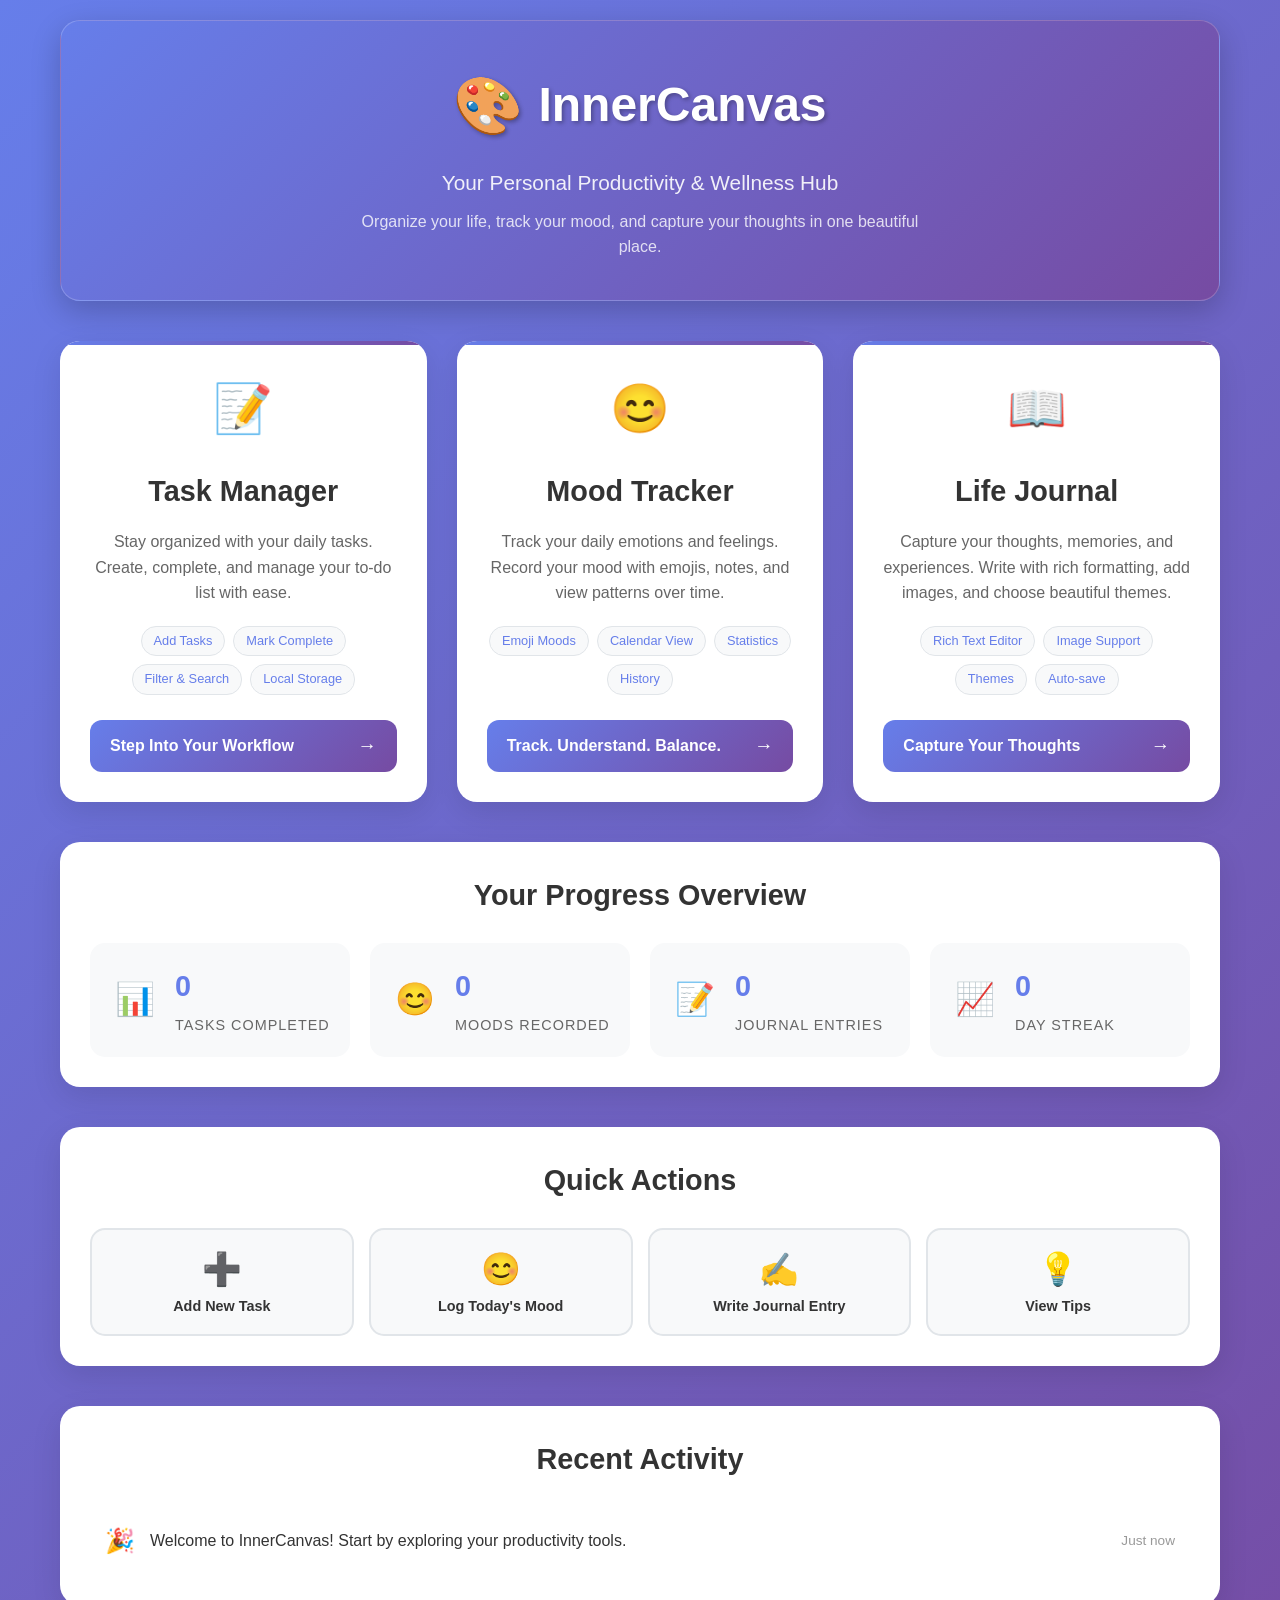
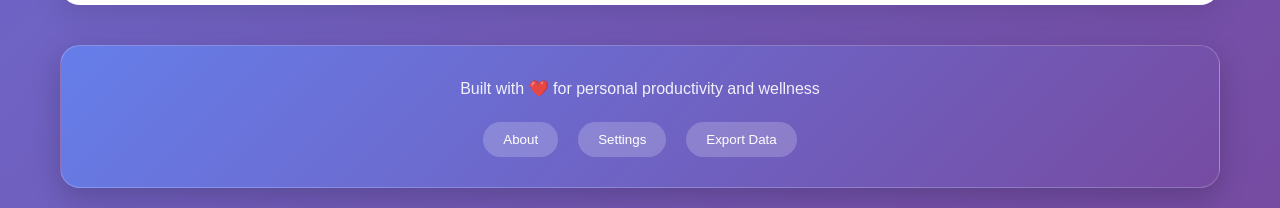
==== index.html @ a7fb18dd "Updated the back button in all three apps to navigate to 'index.html' instead of 'home.html'. Also u" ====
<!DOCTYPE html>
<html lang="en">
<head>
    <meta charset="UTF-8">
    <meta name="viewport" content="width=device-width, initial-scale=1.0">
    <title>InnerCanvas - Personal Productivity Hub</title>
    <link rel="stylesheet" href="homestyles.css">
</head>
<body>
    <div class="container">
        <header class="main-header">
            <div class="header-content">
                <h1 class="main-title">
                    <span class="title-icon">🎨</span>
                    InnerCanvas
                </h1>
                <p class="main-subtitle">Your Personal Productivity & Wellness Hub</p>
                <p class="welcome-text">Organize your life, track your mood, and capture your thoughts in one beautiful place.</p>
            </div>
        </header>
        
        <div class="apps-grid">
            <div class="app-card" data-app="task-manager">
                <div class="app-icon">📝</div>
                <h2 class="app-title">Task Manager</h2>
                <p class="app-description">Stay organized with your daily tasks. Create, complete, and manage your to-do list with ease.</p>
                <div class="app-features">
                    <span class="feature-tag">Add Tasks</span>
                    <span class="feature-tag">Mark Complete</span>
                    <span class="feature-tag">Filter & Search</span>
                    <span class="feature-tag">Local Storage</span>
                </div>
                <button class="app-btn" onclick="navigateToApp('taskmanager.html')">
                    <span class="btn-text">Step Into Your Workflow</span>
                    <span class="btn-arrow">→</span>
                </button>
            </div>
            
            <div class="app-card" data-app="mood-tracker">
                <div class="app-icon">😊</div>
                <h2 class="app-title">Mood Tracker</h2>
                <p class="app-description">Track your daily emotions and feelings. Record your mood with emojis, notes, and view patterns over time.</p>
                <div class="app-features">
                    <span class="feature-tag">Emoji Moods</span>
                    <span class="feature-tag">Calendar View</span>
                    <span class="feature-tag">Statistics</span>
                    <span class="feature-tag">History</span>
                </div>
                <button class="app-btn" onclick="navigateToApp('moodtracker.html')">
                    <span class="btn-text">Track. Understand. Balance.</span>
                    <span class="btn-arrow">→</span>
                </button>
            </div>
            
            <div class="app-card" data-app="journal">
                <div class="app-icon">📖</div>
                <h2 class="app-title">Life Journal</h2>
                <p class="app-description">Capture your thoughts, memories, and experiences. Write with rich formatting, add images, and choose beautiful themes.</p>
                <div class="app-features">
                    <span class="feature-tag">Rich Text Editor</span>
                    <span class="feature-tag">Image Support</span>
                    <span class="feature-tag">Themes</span>
                    <span class="feature-tag">Auto-save</span>
                </div>
                <button class="app-btn" onclick="navigateToApp('journal.html')">
                    <span class="btn-text">Capture Your Thoughts</span>
                    <span class="btn-arrow">→</span>
                </button>
            </div>
        </div>
        
        <div class="stats-section">
            <h3 class="stats-title">Your Progress Overview</h3>
            <div class="stats-grid">
                <div class="stat-card">
                    <div class="stat-icon">📊</div>
                    <div class="stat-content">
                        <span class="stat-number" id="totalTasks">0</span>
                        <span class="stat-label">Tasks Completed</span>
                    </div>
                </div>
                <div class="stat-card">
                    <div class="stat-icon">😊</div>
                    <div class="stat-content">
                        <span class="stat-number" id="totalMoods">0</span>
                        <span class="stat-label">Moods Recorded</span>
                    </div>
                </div>
                <div class="stat-card">
                    <div class="stat-icon">📝</div>
                    <div class="stat-content">
                        <span class="stat-number" id="totalEntries">0</span>
                        <span class="stat-label">Journal Entries</span>
                    </div>
                </div>
                <div class="stat-card">
                    <div class="stat-icon">📈</div>
                    <div class="stat-content">
                        <span class="stat-number" id="streakDays">0</span>
                        <span class="stat-label">Day Streak</span>
                    </div>
                </div>
            </div>
        </div>
        
        <div class="quick-actions">
            <h3 class="actions-title">Quick Actions</h3>
            <div class="actions-grid">
                <button class="quick-action-btn" onclick="navigateToApp('taskmanger.html')">
                    <span class="action-icon">➕</span>
                    <span class="action-text">Add New Task</span>
                </button>
                <button class="quick-action-btn" onclick="navigateToApp('moodtracker.html')">
                    <span class="action-icon">😊</span>
                    <span class="action-text">Log Today's Mood</span>
                </button>
                <button class="quick-action-btn" onclick="navigateToApp('journal.html')">
                    <span class="action-icon">✍️</span>
                    <span class="action-text">Write Journal Entry</span>
                </button>
                <button class="quick-action-btn" onclick="showTips()">
                    <span class="action-icon">💡</span>
                    <span class="action-text">View Tips</span>
                </button>
            </div>
        </div>
        
        <div class="recent-activity">
            <h3 class="activity-title">Recent Activity</h3>
            <div id="recentActivity" class="activity-list">
                <div class="activity-item">
                    <span class="activity-icon">🎉</span>
                    <span class="activity-text">Welcome to InnerCanvas! Start by exploring your productivity tools.</span>
                    <span class="activity-time">Just now</span>
                </div>
            </div>
        </div>
        
        <footer class="main-footer">
            <div class="footer-content">
                <p class="footer-text">Built with ❤️ for personal productivity and wellness</p>
                <div class="footer-links">
                    <button class="footer-link" onclick="showAbout()">About</button>
                    <button class="footer-link" onclick="showSettings()">Settings</button>
                    <button class="footer-link" onclick="exportData()">Export Data</button>
                </div>
            </div>
        </footer>
    </div>
    
    <!-- Tips Modal -->
    <div id="tipsModal" class="modal">
        <div class="modal-content">
            <span class="close">&times;</span>
            <h3>💡 Productivity Tips</h3>
            <div class="tips-content">
                <div class="tip-section">
                    <h4>📝 Task Management</h4>
                    <ul>
                        <li>Break large tasks into smaller, manageable pieces</li>
                        <li>Use the priority system to focus on what matters most</li>
                        <li>Review and update your tasks daily</li>
                        <li>Celebrate completing tasks to stay motivated</li>
                    </ul>
                </div>
                <div class="tip-section">
                    <h4>😊 Mood Tracking</h4>
                    <ul>
                        <li>Log your mood at the same time each day for consistency</li>
                        <li>Add notes to understand what influences your mood</li>
                        <li>Review your mood patterns weekly to identify trends</li>
                        <li>Use the calendar view to see your emotional journey</li>
                    </ul>
                </div>
                <div class="tip-section">
                    <h4>📖 Journaling</h4>
                    <ul>
                        <li>Write regularly, even if just a few sentences</li>
                        <li>Use different themes to match your mood</li>
                        <li>Include details about your day and feelings</li>
                        <li>Don't worry about perfect grammar - focus on expression</li>
                    </ul>
                </div>
            </div>
        </div>
    </div>
    
    <!-- About Modal -->
    <div id="aboutModal" class="modal">
        <div class="modal-content">
            <span class="close">&times;</span>
            <h3>About InnerCanvas</h3>
            <div class="about-content">
                <p>InnerCanvas is your personal productivity and wellness hub, designed to help you organize your life, track your emotions, and capture your thoughts.</p>
                <h4>Features:</h4>
                <ul>
                    <li><strong>Task Manager:</strong> Organize and track your daily tasks</li>
                    <li><strong>Mood Tracker:</strong> Monitor your emotional well-being</li>
                    <li><strong>Life Journal:</strong> Document your thoughts and experiences</li>
                </ul>
                <p>All your data is stored locally in your browser for privacy and security.</p>
            </div>
        </div>
    </div>
    
    <!-- Settings Modal -->
    <div id="settingsModal" class="modal">
        <div class="modal-content">
            <span class="close">&times;</span>
            <h3>Settings</h3>
            <div class="settings-content">
                <div class="setting-group">
                    <label for="themeSelect">Theme:</label>
                    <select id="themeSelect">
                        <option value="default">Default</option>
                        <option value="dark">Dark Mode</option>
                        <option value="light">Light Mode</option>
                    </select>
                </div>
                <div class="setting-group">
                    <label for="autoSave">Auto-save:</label>
                    <input type="checkbox" id="autoSave" checked>
                </div>
                <div class="setting-group">
                    <label for="notifications">Notifications:</label>
                    <input type="checkbox" id="notifications" checked>
                </div>
                <button class="save-settings-btn" onclick="saveSettings()">Save Settings</button>
            </div>
        </div>
    </div>
    
    <script src="homescript.js"></script>
</body>
</html>
---- homestyles.css ----
/* Reset and base styles */
* {
    margin: 0;
    padding: 0;
    box-sizing: border-box;
}

body {
    font-family: 'Segoe UI', Tahoma, Geneva, Verdana, sans-serif;
    background: linear-gradient(135deg, #f8f9fa 0%, #e9ecef 100%);
    min-height: 100vh;
    color: #333;
    line-height: 1.6;
}

.container {
    max-width: 1200px;
    margin: 0 auto;
    padding: 20px;
    min-height: 100vh;
}

/* Main Header */
.main-header {
    text-align: center;
    margin-bottom: 40px;
    color: white;
}

.header-content {
    background: linear-gradient(135deg, #667eea 0%, #764ba2 100%);
    backdrop-filter: blur(10px);
    border-radius: 20px;
    padding: 40px 30px;
    box-shadow: 0 10px 30px rgba(0,0,0,0.2);
    border: 1px solid rgba(255, 255, 255, 0.2);
}

.main-title {
    font-size: 3rem;
    margin-bottom: 15px;
    text-shadow: 2px 2px 4px rgba(0,0,0,0.3);
    display: flex;
    align-items: center;
    justify-content: center;
    gap: 15px;
}

.title-icon {
    font-size: 3.5rem;
    animation: float 3s ease-in-out infinite;
}

@keyframes float {
    0%, 100% { transform: translateY(0px); }
    50% { transform: translateY(-10px); }
}

.main-subtitle {
    font-size: 1.3rem;
    margin-bottom: 10px;
    opacity: 0.9;
    font-weight: 500;
}

.welcome-text {
    font-size: 1rem;
    opacity: 0.8;
    max-width: 600px;
    margin: 0 auto;
}

/* Apps Grid */
.apps-grid {
    display: grid;
    grid-template-columns: repeat(auto-fit, minmax(350px, 1fr));
    gap: 30px;
    margin-bottom: 40px;
}

.app-card {
    background: white;
    border-radius: 20px;
    padding: 30px;
    box-shadow: 0 10px 30px rgba(0,0,0,0.1);
    transition: all 0.3s ease;
    position: relative;
    overflow: hidden;
}

.app-card::before {
    content: '';
    position: absolute;
    top: 0;
    left: 0;
    right: 0;
    height: 4px;
    background: linear-gradient(135deg, #667eea 0%, #764ba2 100%);
}

.app-card:hover {
    transform: translateY(-5px);
    box-shadow: 0 20px 40px rgba(0,0,0,0.15);
}

.app-icon {
    font-size: 3rem;
    margin-bottom: 20px;
    text-align: center;
}

.app-title {
    font-size: 1.8rem;
    margin-bottom: 15px;
    color: #333;
    text-align: center;
}

.app-description {
    color: #666;
    margin-bottom: 20px;
    text-align: center;
    line-height: 1.6;
}

.app-features {
    display: flex;
    flex-wrap: wrap;
    gap: 8px;
    margin-bottom: 25px;
    justify-content: center;
}

.feature-tag {
    background: #f8f9fa;
    color: #667eea;
    padding: 4px 12px;
    border-radius: 15px;
    font-size: 0.8rem;
    font-weight: 500;
    border: 1px solid #e1e5e9;
}

.app-btn {
    width: 100%;
    padding: 15px 20px;
    background: linear-gradient(135deg, #667eea 0%, #764ba2 100%);
    color: white;
    border: none;
    border-radius: 12px;
    font-size: 1rem;
    font-weight: 600;
    cursor: pointer;
    transition: all 0.3s ease;
    display: flex;
    align-items: center;
    justify-content: space-between;
}

.app-btn:hover {
    transform: translateY(-2px);
    box-shadow: 0 5px 15px rgba(102, 126, 234, 0.4);
}

.btn-arrow {
    font-size: 1.2rem;
    transition: transform 0.3s ease;
}

.app-btn:hover .btn-arrow {
    transform: translateX(5px);
}

/* Stats Section */
.stats-section {
    background: white;
    border-radius: 20px;
    padding: 30px;
    margin-bottom: 40px;
    box-shadow: 0 10px 30px rgba(0,0,0,0.1);
}

.stats-title {
    font-size: 1.8rem;
    margin-bottom: 25px;
    color: #333;
    text-align: center;
}

.stats-grid {
    display: grid;
    grid-template-columns: repeat(auto-fit, minmax(200px, 1fr));
    gap: 20px;
}

.stat-card {
    display: flex;
    align-items: center;
    gap: 15px;
    padding: 20px;
    background: #f8f9fa;
    border-radius: 15px;
    transition: all 0.3s ease;
}

.stat-card:hover {
    background: #e9ecef;
    transform: translateY(-2px);
}

.stat-icon {
    font-size: 2rem;
    min-width: 50px;
    text-align: center;
}

.stat-content {
    display: flex;
    flex-direction: column;
}

.stat-number {
    font-size: 1.8rem;
    font-weight: bold;
    color: #667eea;
    margin-bottom: 5px;
}

.stat-label {
    font-size: 0.9rem;
    color: #666;
    text-transform: uppercase;
    letter-spacing: 1px;
}

/* Quick Actions */
.quick-actions {
    background: white;
    border-radius: 20px;
    padding: 30px;
    margin-bottom: 40px;
    box-shadow: 0 10px 30px rgba(0,0,0,0.1);
}

.actions-title {
    font-size: 1.8rem;
    margin-bottom: 25px;
    color: #333;
    text-align: center;
}

.actions-grid {
    display: grid;
    grid-template-columns: repeat(auto-fit, minmax(200px, 1fr));
    gap: 15px;
}

.quick-action-btn {
    padding: 20px;
    background: #f8f9fa;
    border: 2px solid #e1e5e9;
    border-radius: 15px;
    cursor: pointer;
    transition: all 0.3s ease;
    display: flex;
    flex-direction: column;
    align-items: center;
    gap: 10px;
    text-decoration: none;
    color: #333;
}

.quick-action-btn:hover {
    background: #667eea;
    color: white;
    border-color: #667eea;
    transform: translateY(-2px);
    box-shadow: 0 5px 15px rgba(102, 126, 234, 0.3);
}

.action-icon {
    font-size: 2rem;
}

.action-text {
    font-weight: 600;
    font-size: 0.9rem;
    text-align: center;
}

/* Recent Activity */
.recent-activity {
    background: white;
    border-radius: 20px;
    padding: 30px;
    margin-bottom: 40px;
    box-shadow: 0 10px 30px rgba(0,0,0,0.1);
}

.activity-title {
    font-size: 1.8rem;
    margin-bottom: 25px;
    color: #333;
    text-align: center;
}

.activity-list {
    max-height: 300px;
    overflow-y: auto;
}

.activity-item {
    display: flex;
    align-items: center;
    gap: 15px;
    padding: 15px;
    border-bottom: 1px solid #f0f0f0;
    transition: all 0.3s ease;
}

.activity-item:hover {
    background: #f8f9fa;
}

.activity-item:last-child {
    border-bottom: none;
}

.activity-icon {
    font-size: 1.5rem;
    min-width: 30px;
}

.activity-text {
    flex: 1;
    color: #333;
}

.activity-time {
    color: #999;
    font-size: 0.85rem;
}

/* Footer */
.main-footer {
    background: linear-gradient(135deg, #667eea 0%, #764ba2 100%);
    backdrop-filter: blur(10px);
    border-radius: 20px;
    padding: 30px;
    text-align: center;
    color: white;
    box-shadow: 0 10px 30px rgba(0,0,0,0.2);
    border: 1px solid rgba(255, 255, 255, 0.2);
}

.footer-content {
    display: flex;
    flex-direction: column;
    gap: 20px;
    align-items: center;
}

.footer-text {
    font-size: 1rem;
    opacity: 0.9;
}

.footer-links {
    display: flex;
    gap: 20px;
    flex-wrap: wrap;
    justify-content: center;
}

.footer-link {
    background: rgba(255, 255, 255, 0.2);
    color: white;
    border: none;
    padding: 10px 20px;
    border-radius: 25px;
    cursor: pointer;
    transition: all 0.3s ease;
    font-weight: 500;
}

.footer-link:hover {
    background: rgba(255, 255, 255, 0.3);
    transform: translateY(-2px);
}

/* Modal Styles */
.modal {
    display: none;
    position: fixed;
    z-index: 1000;
    left: 0;
    top: 0;
    width: 100%;
    height: 100%;
    background-color: rgba(0,0,0,0.5);
    animation: fadeIn 0.3s ease;
}

.modal-content {
    background-color: white;
    margin: 5% auto;
    padding: 30px;
    border-radius: 20px;
    width: 90%;
    max-width: 600px;
    position: relative;
    animation: slideIn 0.3s ease;
    max-height: 80vh;
    overflow-y: auto;
}

.close {
    position: absolute;
    right: 20px;
    top: 20px;
    font-size: 2rem;
    cursor: pointer;
    color: #999;
    transition: color 0.3s ease;
}

.close:hover {
    color: #333;
}

.tips-content {
    margin-top: 20px;
}

.tip-section {
    margin-bottom: 25px;
}

.tip-section h4 {
    color: #667eea;
    margin-bottom: 10px;
    font-size: 1.2rem;
}

.tip-section ul {
    margin-left: 20px;
}

.tip-section li {
    margin-bottom: 8px;
    color: #666;
}

.about-content {
    margin-top: 20px;
}

.about-content h4 {
    color: #667eea;
    margin: 20px 0 10px 0;
}

.about-content ul {
    margin-left: 20px;
}

.about-content li {
    margin-bottom: 8px;
    color: #666;
}

.settings-content {
    margin-top: 20px;
}

.setting-group {
    margin-bottom: 20px;
    display: flex;
    align-items: center;
    gap: 15px;
}

.setting-group label {
    font-weight: 600;
    color: #333;
    min-width: 120px;
}

.setting-group select {
    padding: 8px 12px;
    border: 2px solid #e1e5e9;
    border-radius: 8px;
    background: white;
    cursor: pointer;
}

.setting-group input[type="checkbox"] {
    width: 20px;
    height: 20px;
    cursor: pointer;
}

.save-settings-btn {
    width: 100%;
    padding: 12px;
    background: #28a745;
    color: white;
    border: none;
    border-radius: 8px;
    cursor: pointer;
    font-weight: 600;
    transition: all 0.3s ease;
    margin-top: 20px;
}

.save-settings-btn:hover {
    background: #218838;
    transform: translateY(-2px);
}

/* Animations */
@keyframes fadeIn {
    from { opacity: 0; }
    to { opacity: 1; }
}

@keyframes slideIn {
    from { transform: translateY(-50px); opacity: 0; }
    to { transform: translateY(0); opacity: 1; }
}

/* Responsive Design */
@media (max-width: 768px) {
    .container {
        padding: 15px;
    }
    
    .main-title {
        font-size: 2.5rem;
        flex-direction: column;
        gap: 10px;
    }
    
    .title-icon {
        font-size: 3rem;
    }
    
    .header-content {
        padding: 30px 20px;
    }
    
    .apps-grid {
        grid-template-columns: 1fr;
        gap: 20px;
    }
    
    .app-card {
        padding: 25px;
    }
    
    .stats-grid {
        grid-template-columns: 1fr;
        gap: 15px;
    }
    
    .actions-grid {
        grid-template-columns: repeat(2, 1fr);
        gap: 10px;
    }
    
    .quick-action-btn {
        padding: 15px;
    }
    
    .footer-content {
        flex-direction: column;
        gap: 15px;
    }
    
    .footer-links {
        flex-direction: column;
        gap: 10px;
    }
}

@media (max-width: 480px) {
    .main-title {
        font-size: 2rem;
    }
    
    .title-icon {
        font-size: 2.5rem;
    }
    
    .main-subtitle {
        font-size: 1.1rem;
    }
    
    .app-card {
        padding: 20px;
    }
    
    .app-title {
        font-size: 1.5rem;
    }
    
    .actions-grid {
        grid-template-columns: 1fr;
    }
    
    .stat-card {
        flex-direction: column;
        text-align: center;
        gap: 10px;
    }
    
    .setting-group {
        flex-direction: column;
        align-items: flex-start;
        gap: 8px;
    }
    
    .setting-group label {
        min-width: auto;
    }
}

/* Scrollbar Styling */
.activity-list::-webkit-scrollbar,
.modal-content::-webkit-scrollbar {
    width: 6px;
}

.activity-list::-webkit-scrollbar-track,
.modal-content::-webkit-scrollbar-track {
    background: #f1f1f1;
}

.activity-list::-webkit-scrollbar-thumb,
.modal-content::-webkit-scrollbar-thumb {
    background: #667eea;
    border-radius: 3px;
}

.activity-list::-webkit-scrollbar-thumb:hover,
.modal-content::-webkit-scrollbar-thumb:hover {
    background: #5a6fd8;
}

/* Loading Animation */
.loading {
    display: inline-block;
    width: 20px;
    height: 20px;
    border: 3px solid #f3f3f3;
    border-top: 3px solid #667eea;
    border-radius: 50%;
    animation: spin 1s linear infinite;
}

@keyframes spin {
    0% { transform: rotate(0deg); }
    100% { transform: rotate(360deg); }
}

/* Toast Notifications */
.toast {
    position: fixed;
    top: 20px;
    right: 20px;
    padding: 15px 20px;
    border-radius: 10px;
    color: white;
    font-weight: 500;
    z-index: 1000;
    transform: translateX(100%);
    transition: transform 0.3s ease;
    max-width: 300px;
    word-wrap: break-word;
    box-shadow: 0 5px 15px rgba(0,0,0,0.2);
}

.toast.show {
    transform: translateX(0);
}

.toast-success {
    background: #28a745;
}

.toast-error {
    background: #dc3545;
}

.toast-info {
    background: #17a2b8;
}

.toast-warning {
    background: #ffc107;
}
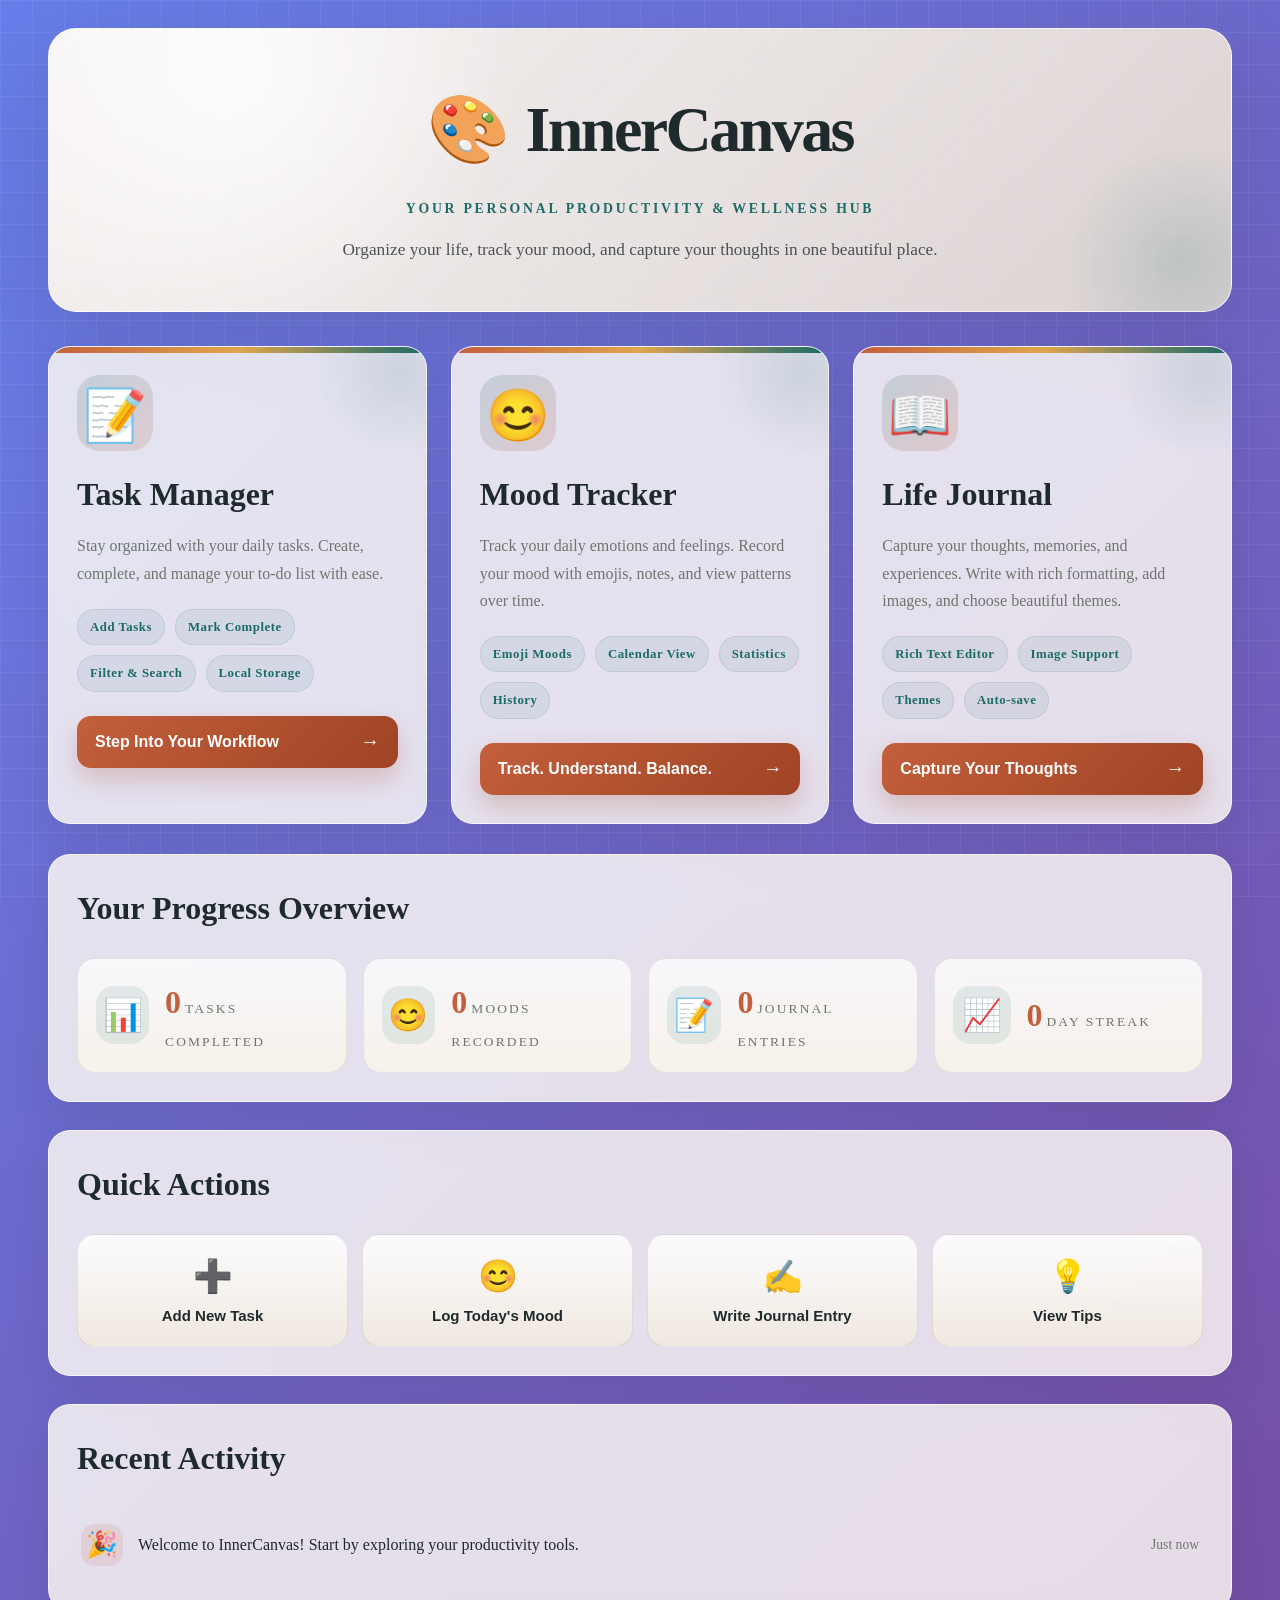
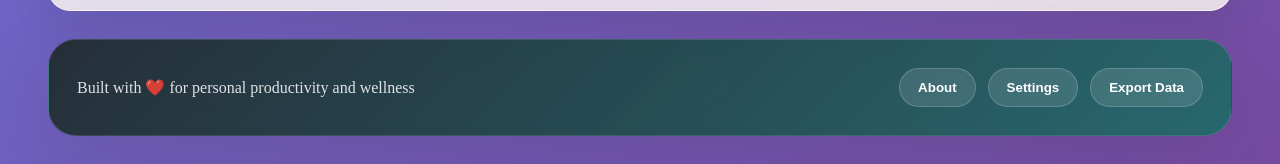
==== commit 8db43142: "Add new styles for mood tracker and task manager; remove old task manager styles" ====
--- a/index.html
+++ b/index.html
@@ -4,7 +4,7 @@
     <meta charset="UTF-8">
     <meta name="viewport" content="width=device-width, initial-scale=1.0">
     <title>InnerCanvas - Personal Productivity Hub</title>
-    <link rel="stylesheet" href="homestyles.css">
+    <link rel="stylesheet" href="styles/homestyles.css">
 </head>
 <body>
     <div class="container">
@@ -30,7 +30,7 @@
                     <span class="feature-tag">Filter & Search</span>
                     <span class="feature-tag">Local Storage</span>
                 </div>
-                <button class="app-btn" onclick="navigateToApp('taskmanager.html')">
+                <button class="app-btn" onclick="navigateToApp('pages/taskmanager.html')">
                     <span class="btn-text">Step Into Your Workflow</span>
                     <span class="btn-arrow">→</span>
                 </button>
@@ -46,7 +46,7 @@
                     <span class="feature-tag">Statistics</span>
                     <span class="feature-tag">History</span>
                 </div>
-                <button class="app-btn" onclick="navigateToApp('moodtracker.html')">
+                <button class="app-btn" onclick="navigateToApp('pages/moodtracker.html')">
                     <span class="btn-text">Track. Understand. Balance.</span>
                     <span class="btn-arrow">→</span>
                 </button>
@@ -62,7 +62,7 @@
                     <span class="feature-tag">Themes</span>
                     <span class="feature-tag">Auto-save</span>
                 </div>
-                <button class="app-btn" onclick="navigateToApp('journal.html')">
+                <button class="app-btn" onclick="navigateToApp('pages/journal.html')">
                     <span class="btn-text">Capture Your Thoughts</span>
                     <span class="btn-arrow">→</span>
                 </button>
@@ -106,15 +106,15 @@
         <div class="quick-actions">
             <h3 class="actions-title">Quick Actions</h3>
             <div class="actions-grid">
-                <button class="quick-action-btn" onclick="navigateToApp('taskmanger.html')">
+                <button class="quick-action-btn" onclick="navigateToApp('pages/taskmanager.html')">
                     <span class="action-icon">➕</span>
                     <span class="action-text">Add New Task</span>
                 </button>
-                <button class="quick-action-btn" onclick="navigateToApp('moodtracker.html')">
+                <button class="quick-action-btn" onclick="navigateToApp('pages/moodtracker.html')">
                     <span class="action-icon">😊</span>
                     <span class="action-text">Log Today's Mood</span>
                 </button>
-                <button class="quick-action-btn" onclick="navigateToApp('journal.html')">
+                <button class="quick-action-btn" onclick="navigateToApp('pages/journal.html')">
                     <span class="action-icon">✍️</span>
                     <span class="action-text">Write Journal Entry</span>
                 </button>
@@ -230,6 +230,6 @@
         </div>
     </div>
     
-    <script src="homescript.js"></script>
+    <script src="scripts/homescript.js"></script>
 </body>
 </html>
--- a/styles/homestyles.css
+++ b/styles/homestyles.css
@@ -0,0 +1,659 @@
+/* Reset and base styles */
+* {
+    margin: 0;
+    padding: 0;
+    box-sizing: border-box;
+}
+
+:root {
+    --bg-cream: #f7f2e8;
+    --bg-sand: #efe5d4;
+    --panel: rgba(255, 252, 246, 0.82);
+    --panel-strong: #fffaf2;
+    --ink: #1f2a2c;
+    --muted: #6f756d;
+    --line: rgba(30, 48, 53, 0.1);
+    --brand: #c35f3b;
+    --brand-dark: #9f4425;
+    --accent: #1d6b67;
+    --accent-soft: #d8ece6;
+    --shadow-lg: 0 24px 80px rgba(42, 37, 28, 0.14);
+    --shadow-md: 0 16px 40px rgba(42, 37, 28, 0.1);
+    --radius-xl: 28px;
+    --radius-lg: 22px;
+    --radius-md: 16px;
+}
+
+body {
+    font-family: "Times New Roman", Times, serif;
+    background:
+        radial-gradient(circle at top left, rgba(29, 107, 103, 0.18), transparent 30%),
+        radial-gradient(circle at top right, rgba(195, 95, 59, 0.2), transparent 28%),
+        linear-gradient(180deg, var(--bg-cream) 0%, #f9f6ef 35%, var(--bg-sand) 100%);
+    min-height: 100vh;
+    color: var(--ink);
+    line-height: 1.6;
+}
+
+body::before {
+    content: "";
+    position: fixed;
+    inset: 0;
+    background-image:
+        linear-gradient(rgba(255, 255, 255, 0.2) 1px, transparent 1px),
+        linear-gradient(90deg, rgba(255, 255, 255, 0.18) 1px, transparent 1px);
+    background-size: 32px 32px;
+    opacity: 0.35;
+    pointer-events: none;
+}
+
+.container {
+    max-width: 1240px;
+    margin: 0 auto;
+    padding: 28px;
+    min-height: 100vh;
+    position: relative;
+    z-index: 1;
+}
+
+.main-header {
+    margin-bottom: 34px;
+    color: var(--ink);
+}
+
+.header-content {
+    position: relative;
+    overflow: hidden;
+    background:
+        radial-gradient(circle at 15% 15%, rgba(255, 255, 255, 0.85), transparent 28%),
+        linear-gradient(135deg, rgba(255, 250, 242, 0.95), rgba(239, 229, 212, 0.85));
+    border-radius: var(--radius-xl);
+    padding: 48px 36px;
+    box-shadow: var(--shadow-lg);
+    border: 1px solid rgba(255, 255, 255, 0.7);
+    text-align: center;
+}
+
+.header-content::after {
+    content: "";
+    position: absolute;
+    inset: auto -80px -80px auto;
+    width: 260px;
+    height: 260px;
+    background: radial-gradient(circle, rgba(29, 107, 103, 0.16), transparent 65%);
+    pointer-events: none;
+}
+
+.main-title {
+    font-family: "Times New Roman", Times, serif;
+    font-size: clamp(2.8rem, 5vw, 4.6rem);
+    margin-bottom: 14px;
+    display: flex;
+    align-items: center;
+    justify-content: center;
+    gap: 18px;
+    letter-spacing: -0.04em;
+}
+
+.title-icon {
+    font-size: clamp(3.2rem, 5.2vw, 4.7rem);
+    animation: float 4s ease-in-out infinite;
+}
+
+@keyframes float {
+    0%, 100% { transform: translateY(0); }
+    50% { transform: translateY(-12px) rotate(-4deg); }
+}
+
+.main-subtitle {
+    text-transform: uppercase;
+    letter-spacing: 0.2em;
+    font-size: 0.86rem;
+    color: var(--accent);
+    margin-bottom: 16px;
+    font-weight: 700;
+}
+
+.welcome-text {
+    font-size: 1.08rem;
+    max-width: 700px;
+    margin: 0 auto;
+    color: rgba(31, 42, 44, 0.78);
+}
+
+.apps-grid {
+    display: grid;
+    grid-template-columns: repeat(auto-fit, minmax(310px, 1fr));
+    gap: 24px;
+    margin-bottom: 30px;
+}
+
+.app-card,
+.stats-section,
+.quick-actions,
+.recent-activity,
+.main-footer {
+    backdrop-filter: blur(14px);
+}
+
+.app-card {
+    background: var(--panel);
+    border-radius: var(--radius-lg);
+    padding: 28px;
+    box-shadow: var(--shadow-md);
+    transition: transform 0.28s ease, box-shadow 0.28s ease, border-color 0.28s ease;
+    position: relative;
+    overflow: hidden;
+    border: 1px solid rgba(255, 255, 255, 0.65);
+}
+
+.app-card::before {
+    content: "";
+    position: absolute;
+    inset: 0 0 auto;
+    height: 6px;
+    background: linear-gradient(90deg, var(--brand), #e0a54d, var(--accent));
+}
+
+.app-card::after {
+    content: "";
+    position: absolute;
+    width: 180px;
+    height: 180px;
+    right: -64px;
+    top: -64px;
+    border-radius: 50%;
+    background: radial-gradient(circle, rgba(29, 107, 103, 0.12), transparent 68%);
+}
+
+.app-card:hover {
+    transform: translateY(-8px);
+    box-shadow: 0 24px 48px rgba(31, 42, 44, 0.16);
+}
+
+.app-icon {
+    font-size: 3.2rem;
+    margin-bottom: 18px;
+    display: inline-grid;
+    place-items: center;
+    width: 76px;
+    height: 76px;
+    border-radius: 22px;
+    background: linear-gradient(135deg, rgba(29, 107, 103, 0.16), rgba(195, 95, 59, 0.18));
+}
+
+.app-title {
+    font-family: "Times New Roman", Times, serif;
+    font-size: 2rem;
+    margin-bottom: 12px;
+    color: var(--ink);
+}
+
+.app-description {
+    color: var(--muted);
+    margin-bottom: 22px;
+    line-height: 1.7;
+}
+
+.app-features {
+    display: flex;
+    flex-wrap: wrap;
+    gap: 10px;
+    margin-bottom: 24px;
+}
+
+.feature-tag {
+    background: rgba(29, 107, 103, 0.08);
+    color: var(--accent);
+    padding: 7px 12px;
+    border-radius: 999px;
+    font-size: 0.8rem;
+    font-weight: 700;
+    letter-spacing: 0.04em;
+    border: 1px solid rgba(29, 107, 103, 0.12);
+}
+
+.app-btn,
+.save-settings-btn {
+    width: 100%;
+    padding: 15px 18px;
+    background: linear-gradient(135deg, var(--brand), var(--brand-dark));
+    color: #fff;
+    border: none;
+    border-radius: 14px;
+    font-size: 1rem;
+    font-weight: 700;
+    cursor: pointer;
+    transition: transform 0.24s ease, box-shadow 0.24s ease, filter 0.24s ease;
+    display: flex;
+    align-items: center;
+    justify-content: space-between;
+    box-shadow: 0 12px 26px rgba(159, 68, 37, 0.24);
+}
+
+.app-btn:hover,
+.save-settings-btn:hover {
+    transform: translateY(-2px);
+    box-shadow: 0 16px 30px rgba(159, 68, 37, 0.28);
+    filter: saturate(1.08);
+}
+
+.btn-arrow {
+    font-size: 1.2rem;
+    transition: transform 0.24s ease;
+}
+
+.app-btn:hover .btn-arrow {
+    transform: translateX(4px);
+}
+
+.stats-section,
+.quick-actions,
+.recent-activity {
+    background: var(--panel);
+    border-radius: var(--radius-lg);
+    padding: 28px;
+    margin-bottom: 28px;
+    box-shadow: var(--shadow-md);
+    border: 1px solid rgba(255, 255, 255, 0.65);
+}
+
+.stats-title,
+.actions-title,
+.activity-title {
+    font-family: "Times New Roman", Times, serif;
+    font-size: 2rem;
+    margin-bottom: 24px;
+    color: var(--ink);
+}
+
+.stats-grid {
+    display: grid;
+    grid-template-columns: repeat(auto-fit, minmax(220px, 1fr));
+    gap: 16px;
+}
+
+.stat-card {
+    display: flex;
+    align-items: center;
+    gap: 16px;
+    padding: 18px;
+    background: linear-gradient(180deg, rgba(255, 255, 255, 0.74), rgba(248, 243, 234, 0.92));
+    border-radius: 18px;
+    border: 1px solid var(--line);
+    transition: transform 0.24s ease, border-color 0.24s ease;
+}
+
+.stat-card:hover {
+    transform: translateY(-4px);
+    border-color: rgba(29, 107, 103, 0.22);
+}
+
+.stat-icon {
+    font-size: 2rem;
+    width: 58px;
+    height: 58px;
+    display: grid;
+    place-items: center;
+    border-radius: 18px;
+    background: rgba(29, 107, 103, 0.1);
+}
+
+.stat-number {
+    font-size: 2rem;
+    font-weight: 800;
+    color: var(--brand);
+    margin-bottom: 4px;
+}
+
+.stat-label {
+    font-size: 0.84rem;
+    color: var(--muted);
+    text-transform: uppercase;
+    letter-spacing: 0.16em;
+}
+
+.actions-grid {
+    display: grid;
+    grid-template-columns: repeat(auto-fit, minmax(200px, 1fr));
+    gap: 14px;
+}
+
+.quick-action-btn {
+    padding: 22px 18px;
+    background: linear-gradient(180deg, rgba(255, 255, 255, 0.88), rgba(241, 234, 223, 0.9));
+    border: 1px solid var(--line);
+    border-radius: 18px;
+    cursor: pointer;
+    transition: transform 0.24s ease, box-shadow 0.24s ease, background 0.24s ease;
+    display: flex;
+    flex-direction: column;
+    align-items: center;
+    gap: 12px;
+    color: var(--ink);
+}
+
+.quick-action-btn:hover {
+    background: linear-gradient(135deg, var(--accent), #2b9086);
+    color: white;
+    transform: translateY(-4px);
+    box-shadow: 0 18px 34px rgba(29, 107, 103, 0.24);
+}
+
+.action-icon {
+    font-size: 2rem;
+}
+
+.action-text {
+    font-weight: 700;
+    font-size: 0.94rem;
+    text-align: center;
+}
+
+.activity-list {
+    max-height: 340px;
+    overflow-y: auto;
+}
+
+.activity-item {
+    display: grid;
+    grid-template-columns: auto 1fr auto;
+    align-items: center;
+    gap: 15px;
+    padding: 16px 4px;
+    border-bottom: 1px solid rgba(31, 42, 44, 0.08);
+    transition: transform 0.24s ease, background 0.24s ease;
+}
+
+.activity-item:hover {
+    transform: translateX(4px);
+    background: rgba(255, 255, 255, 0.45);
+}
+
+.activity-item:last-child {
+    border-bottom: none;
+}
+
+.activity-icon {
+    font-size: 1.6rem;
+    width: 42px;
+    height: 42px;
+    display: grid;
+    place-items: center;
+    border-radius: 14px;
+    background: rgba(195, 95, 59, 0.12);
+}
+
+.activity-text {
+    color: var(--ink);
+}
+
+.activity-time {
+    color: var(--muted);
+    font-size: 0.85rem;
+    white-space: nowrap;
+}
+
+.main-footer {
+    background:
+        linear-gradient(135deg, rgba(31, 42, 44, 0.92), rgba(29, 107, 103, 0.88));
+    border-radius: var(--radius-xl);
+    padding: 28px;
+    color: white;
+    box-shadow: var(--shadow-lg);
+    border: 1px solid rgba(255, 255, 255, 0.12);
+}
+
+.footer-content {
+    display: flex;
+    justify-content: space-between;
+    gap: 20px;
+    align-items: center;
+    flex-wrap: wrap;
+}
+
+.footer-text {
+    font-size: 1rem;
+    max-width: 480px;
+    color: rgba(255, 255, 255, 0.86);
+}
+
+.footer-links {
+    display: flex;
+    gap: 12px;
+    flex-wrap: wrap;
+}
+
+.footer-link {
+    background: rgba(255, 255, 255, 0.12);
+    color: white;
+    border: 1px solid rgba(255, 255, 255, 0.18);
+    padding: 11px 18px;
+    border-radius: 999px;
+    cursor: pointer;
+    transition: transform 0.24s ease, background 0.24s ease;
+    font-weight: 600;
+}
+
+.footer-link:hover {
+    background: rgba(255, 255, 255, 0.2);
+    transform: translateY(-2px);
+}
+
+.modal {
+    display: none;
+    position: fixed;
+    z-index: 1000;
+    inset: 0;
+    background-color: rgba(18, 19, 17, 0.46);
+    animation: fadeIn 0.28s ease;
+    backdrop-filter: blur(6px);
+}
+
+.modal-content {
+    background-color: #fffaf4;
+    margin: 4% auto;
+    padding: 30px;
+    border-radius: 24px;
+    width: min(92%, 680px);
+    position: relative;
+    animation: slideIn 0.28s ease;
+    max-height: 84vh;
+    overflow-y: auto;
+    box-shadow: 0 28px 80px rgba(20, 21, 18, 0.22);
+}
+
+.close {
+    position: absolute;
+    right: 18px;
+    top: 16px;
+    font-size: 2rem;
+    cursor: pointer;
+    color: #907d70;
+    transition: color 0.24s ease;
+}
+
+.close:hover {
+    color: var(--brand);
+}
+
+.tips-content,
+.about-content,
+.settings-content {
+    margin-top: 18px;
+}
+
+.tip-section,
+.setting-group {
+    margin-bottom: 22px;
+}
+
+.tip-section h4,
+.about-content h4 {
+    color: var(--accent);
+    margin-bottom: 10px;
+    font-size: 1.08rem;
+}
+
+.tip-section ul,
+.about-content ul {
+    margin-left: 20px;
+}
+
+.tip-section li,
+.about-content li {
+    margin-bottom: 8px;
+    color: var(--muted);
+}
+
+.setting-group {
+    display: flex;
+    align-items: center;
+    gap: 15px;
+}
+
+.setting-group label {
+    font-weight: 700;
+    color: var(--ink);
+    min-width: 120px;
+}
+
+.setting-group select {
+    padding: 10px 12px;
+    border: 1px solid rgba(31, 42, 44, 0.12);
+    border-radius: 10px;
+    background: white;
+    cursor: pointer;
+    font-family: "Times New Roman", Times, serif;
+}
+
+.setting-group input[type="checkbox"] {
+    width: 18px;
+    height: 18px;
+    accent-color: var(--accent);
+}
+
+.save-settings-btn {
+    justify-content: center;
+    margin-top: 10px;
+}
+
+@keyframes fadeIn {
+    from { opacity: 0; }
+    to { opacity: 1; }
+}
+
+@keyframes slideIn {
+    from { transform: translateY(-28px); opacity: 0; }
+    to { transform: translateY(0); opacity: 1; }
+}
+
+@media (max-width: 768px) {
+    .container {
+        padding: 18px;
+    }
+
+    .header-content {
+        padding: 36px 22px;
+    }
+
+    .main-title {
+        flex-direction: column;
+        gap: 10px;
+    }
+
+    .apps-grid,
+    .stats-grid,
+    .actions-grid {
+        grid-template-columns: 1fr;
+    }
+
+    .footer-content {
+        flex-direction: column;
+        align-items: flex-start;
+    }
+
+    .activity-item {
+        grid-template-columns: auto 1fr;
+    }
+
+    .activity-time {
+        grid-column: 2;
+    }
+
+    .setting-group {
+        flex-direction: column;
+        align-items: flex-start;
+        gap: 8px;
+    }
+}
+
+@media (max-width: 480px) {
+    .container {
+        padding: 14px;
+    }
+
+    .app-card,
+    .stats-section,
+    .quick-actions,
+    .recent-activity,
+    .main-footer,
+    .modal-content {
+        padding: 22px;
+    }
+
+    .footer-links {
+        width: 100%;
+    }
+
+    .footer-link {
+        flex: 1 1 100%;
+    }
+}
+
+.activity-list::-webkit-scrollbar,
+.modal-content::-webkit-scrollbar {
+    width: 7px;
+}
+
+.activity-list::-webkit-scrollbar-thumb,
+.modal-content::-webkit-scrollbar-thumb {
+    background: rgba(29, 107, 103, 0.45);
+    border-radius: 999px;
+}
+
+.toast {
+    position: fixed;
+    top: 20px;
+    right: 20px;
+    padding: 15px 18px;
+    border-radius: 14px;
+    color: white;
+    font-weight: 600;
+    z-index: 1000;
+    transform: translateX(120%);
+    transition: transform 0.3s ease;
+    max-width: 320px;
+    word-wrap: break-word;
+    box-shadow: 0 18px 40px rgba(0, 0, 0, 0.2);
+}
+
+.toast.show {
+    transform: translateX(0);
+}
+
+.toast-success {
+    background: linear-gradient(135deg, #26826b, #1d6b67);
+}
+
+.toast-error {
+    background: linear-gradient(135deg, #cb5d44, #a63c29);
+}
+
+.toast-info {
+    background: linear-gradient(135deg, #2f7f89, #285968);
+}
+
+.toast-warning {
+    background: linear-gradient(135deg, #d58f33, #bc6f21);
+}
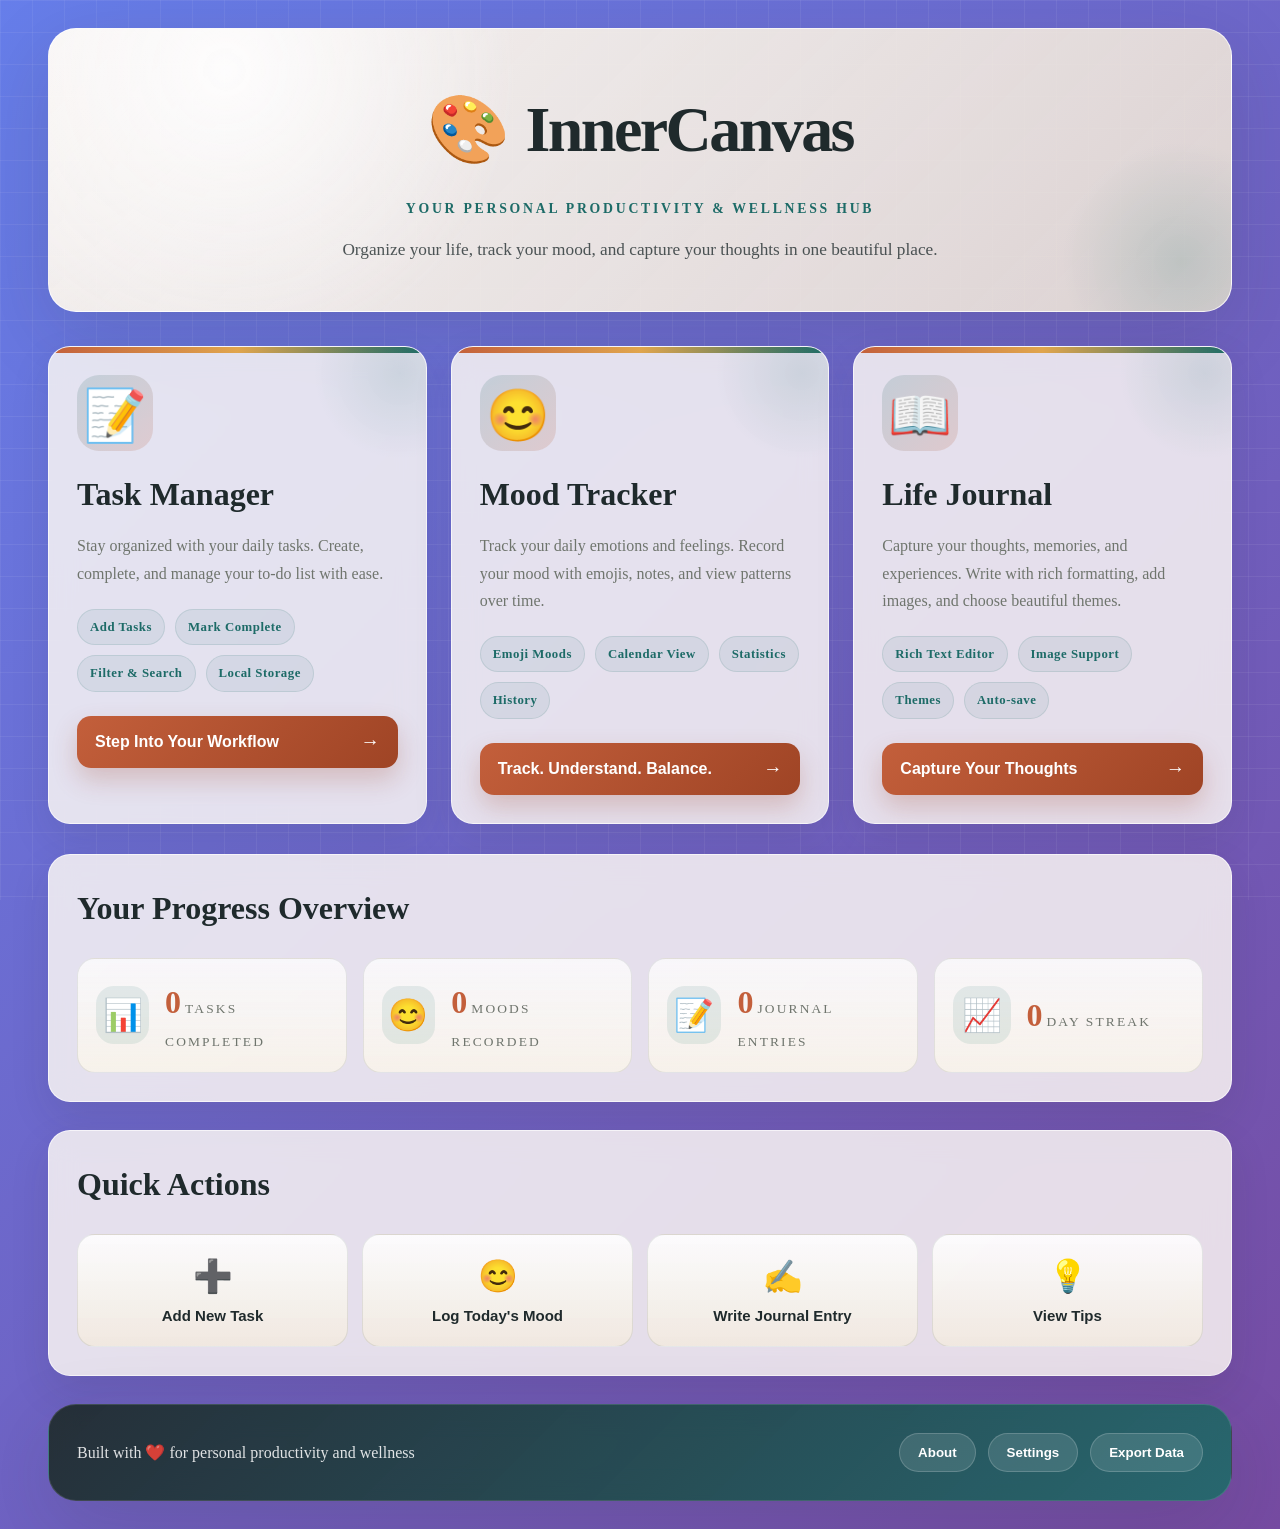
==== commit 861abd19: "Refactor TaskManager to functional approach with taskState object; implement task drag-and-drop func" ====
--- a/index.html
+++ b/index.html
@@ -18,7 +18,7 @@
                 <p class="welcome-text">Organize your life, track your mood, and capture your thoughts in one beautiful place.</p>
             </div>
         </header>
-        
+
         <div class="apps-grid">
             <div class="app-card" data-app="task-manager">
                 <div class="app-icon">📝</div>
@@ -35,7 +35,7 @@
                     <span class="btn-arrow">→</span>
                 </button>
             </div>
-            
+
             <div class="app-card" data-app="mood-tracker">
                 <div class="app-icon">😊</div>
                 <h2 class="app-title">Mood Tracker</h2>
@@ -51,7 +51,7 @@
                     <span class="btn-arrow">→</span>
                 </button>
             </div>
-            
+
             <div class="app-card" data-app="journal">
                 <div class="app-icon">📖</div>
                 <h2 class="app-title">Life Journal</h2>
@@ -68,7 +68,7 @@
                 </button>
             </div>
         </div>
-        
+
         <div class="stats-section">
             <h3 class="stats-title">Your Progress Overview</h3>
             <div class="stats-grid">
@@ -102,7 +102,7 @@
                 </div>
             </div>
         </div>
-        
+
         <div class="quick-actions">
             <h3 class="actions-title">Quick Actions</h3>
             <div class="actions-grid">
@@ -124,18 +124,7 @@
                 </button>
             </div>
         </div>
-        
-        <div class="recent-activity">
-            <h3 class="activity-title">Recent Activity</h3>
-            <div id="recentActivity" class="activity-list">
-                <div class="activity-item">
-                    <span class="activity-icon">🎉</span>
-                    <span class="activity-text">Welcome to InnerCanvas! Start by exploring your productivity tools.</span>
-                    <span class="activity-time">Just now</span>
-                </div>
-            </div>
-        </div>
-        
+
         <footer class="main-footer">
             <div class="footer-content">
                 <p class="footer-text">Built with ❤️ for personal productivity and wellness</p>
@@ -147,8 +136,7 @@
             </div>
         </footer>
     </div>
-    
-    <!-- Tips Modal -->
+
     <div id="tipsModal" class="modal">
         <div class="modal-content">
             <span class="close">&times;</span>
@@ -184,8 +172,7 @@
             </div>
         </div>
     </div>
-    
-    <!-- About Modal -->
+
     <div id="aboutModal" class="modal">
         <div class="modal-content">
             <span class="close">&times;</span>
@@ -202,8 +189,7 @@
             </div>
         </div>
     </div>
-    
-    <!-- Settings Modal -->
+
     <div id="settingsModal" class="modal">
         <div class="modal-content">
             <span class="close">&times;</span>
@@ -229,7 +215,7 @@
             </div>
         </div>
     </div>
-    
+
     <script src="scripts/homescript.js"></script>
 </body>
 </html>
